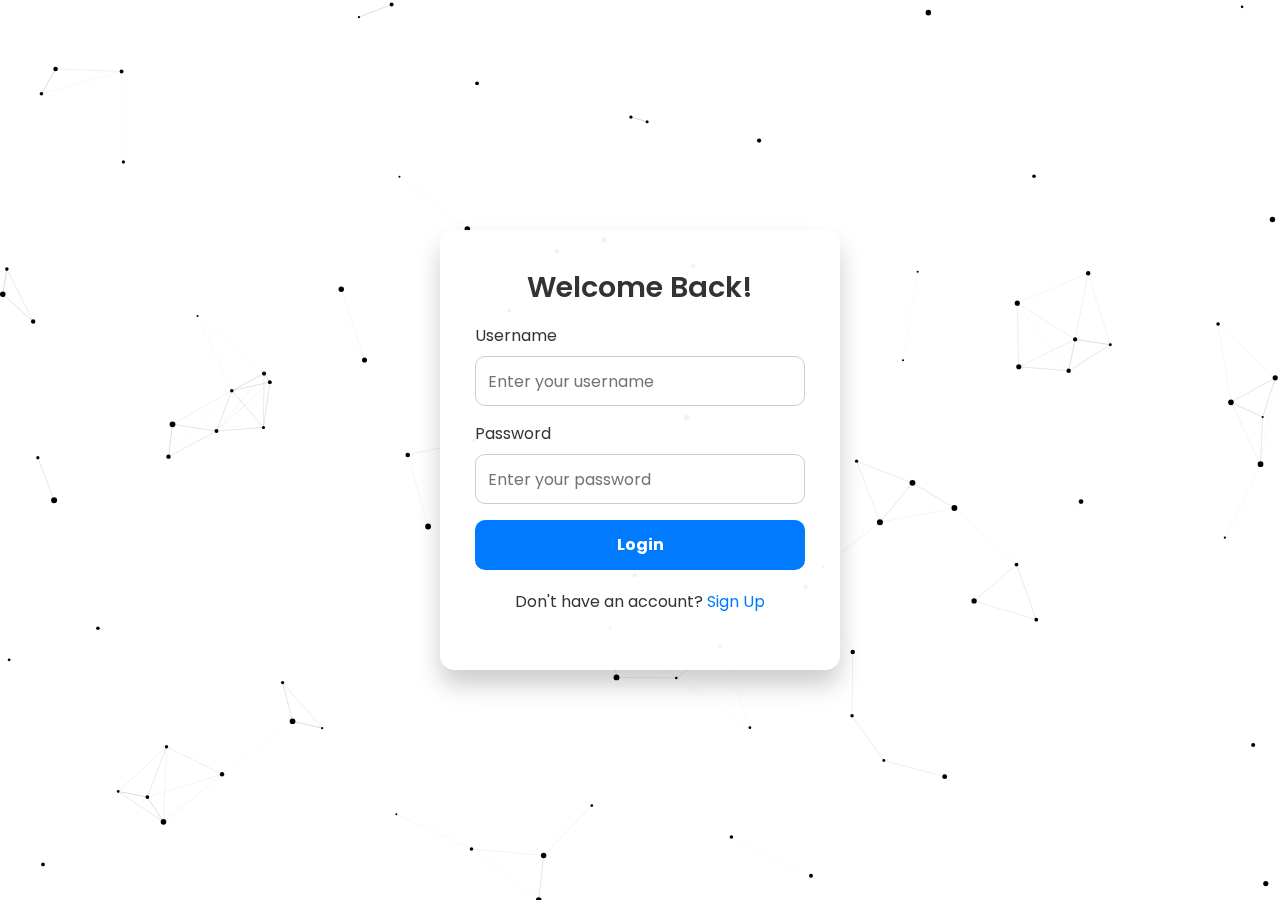
==== index.html @ 560aeba6 "First commit" ====
<!DOCTYPE html>
<html lang="en">
<head>
    <meta charset="UTF-8">
    <meta name="viewport" content="width=device-width, initial-scale=1.0">
    <link rel="stylesheet" href="css/bootstrap.min.css">
    <title>Login - School Admin App</title>
    <style>
        @import url('https://fonts.googleapis.com/css2?family=Poppins:wght@300;400;600;700&display=swap');

        /* General Styling */
        body {
            font-family: 'Poppins', sans-serif;
            margin: 0;
            height: 100vh;
            display: flex;
            justify-content: center;
            align-items: center;
            overflow: hidden;
            background: #ffffff;
            color: #333;
        }

        /* Background Animation */
        canvas {
            position: absolute;
            top: 0;
            left: 0;
            width: 100%;
            height: 100%;
            z-index: 1;
        }

        .login-container {
            background: rgba(255, 255, 255, 0.95);
            border-radius: 15px;
            box-shadow: 0px 15px 25px rgba(0, 0, 0, 0.2);
            padding: 40px 35px;
            max-width: 400px;
            width: 100%;
            z-index: 2;
            position: relative;
        }

        .login-container h3 {
            text-align: center;
            font-size: 1.8rem;
            font-weight: 600;
            margin-bottom: 20px;
        }

        .form-control {
            height: 50px;
            font-size: 1rem;
            border-radius: 10px;
            border: 1px solid #ccc;
        }

        .form-control:focus {
            border-color: #007bff;
            box-shadow: 0 0 5px rgba(0, 123, 255, 0.5);
            outline: none;
        }

        .btn-primary {
            background: #007bff;
            border: none;
            height: 50px;
            font-weight: bold;
            border-radius: 10px;
            font-size: 1rem;
            transition: all 0.3s ease;
        }

        .btn-primary:hover {
            background: #0056b3;
        }

        .footer {
            text-align: center;
            margin-top: 20px;
        }

        .footer a {
            color: #007bff;
            text-decoration: none;
        }

        .footer a:hover {
            text-decoration: underline;
        }

        /* Responsive Styling */
        @media (max-width: 576px) {
            .login-container {
                padding: 30px;
            }
        }
    </style>
</head>
<body>
    <canvas id="background"></canvas>
    <div class="login-container">
        <h3>Welcome Back!</h3>
        <form id="loginForm" method="POST" onsubmit="event.preventDefault(); location.href='homepage.html';">
            <div class="mb-3">
                <label for="username" class="form-label">Username</label>
                <input type="text" class="form-control" id="username" name="username" placeholder="Enter your username" required>
            </div>
            <div class="mb-3">
                <label for="password" class="form-label">Password</label>
                <input type="password" class="form-control" id="password" name="password" placeholder="Enter your password" required>
            </div>
            <button type="submit" class="btn btn-primary w-100">Login</button>
        </form>
        <div class="footer">
            <p>Don't have an account? <a href="#">Sign Up</a></p>
        </div>
    </div>

    <script>
        const canvas = document.getElementById('background');
        const ctx = canvas.getContext('2d');
        let width, height, particles;

        function resizeCanvas() {
            width = canvas.width = window.innerWidth;
            height = canvas.height = window.innerHeight;
        }

        function createParticles() {
            particles = Array(100).fill().map(() => ({
                x: Math.random() * width,
                y: Math.random() * height,
                vx: (Math.random() - 0.5) * 1.5,
                vy: (Math.random() - 0.5) * 1.5,
                radius: Math.random() * 2 + 1
            }));
        }

        function draw() {
            ctx.clearRect(0, 0, width, height);
            ctx.fillStyle = '#000';
            ctx.lineWidth = 0.2;

            particles.forEach((p, i) => {
                ctx.beginPath();
                ctx.arc(p.x, p.y, p.radius, 0, Math.PI * 2);
                ctx.fill();

                for (let j = i + 1; j < particles.length; j++) {
                    const p2 = particles[j];
                    const dist = Math.hypot(p.x - p2.x, p.y - p2.y);
                    if (dist < 100) {
                        ctx.beginPath();
                        ctx.moveTo(p.x, p.y);
                        ctx.lineTo(p2.x, p2.y);
                        ctx.strokeStyle = `rgba(0, 0, 0, ${1 - dist / 100})`;
                        ctx.stroke();
                    }
                }

                p.x += p.vx;
                p.y += p.vy;

                if (p.x < 0 || p.x > width) p.vx *= -1;
                if (p.y < 0 || p.y > height) p.vy *= -1;
            });

            requestAnimationFrame(draw);
        }

        window.addEventListener('resize', () => {
            resizeCanvas();
            createParticles();
        });

        resizeCanvas();
        createParticles();
        draw();
    </script>
</body>
</html>
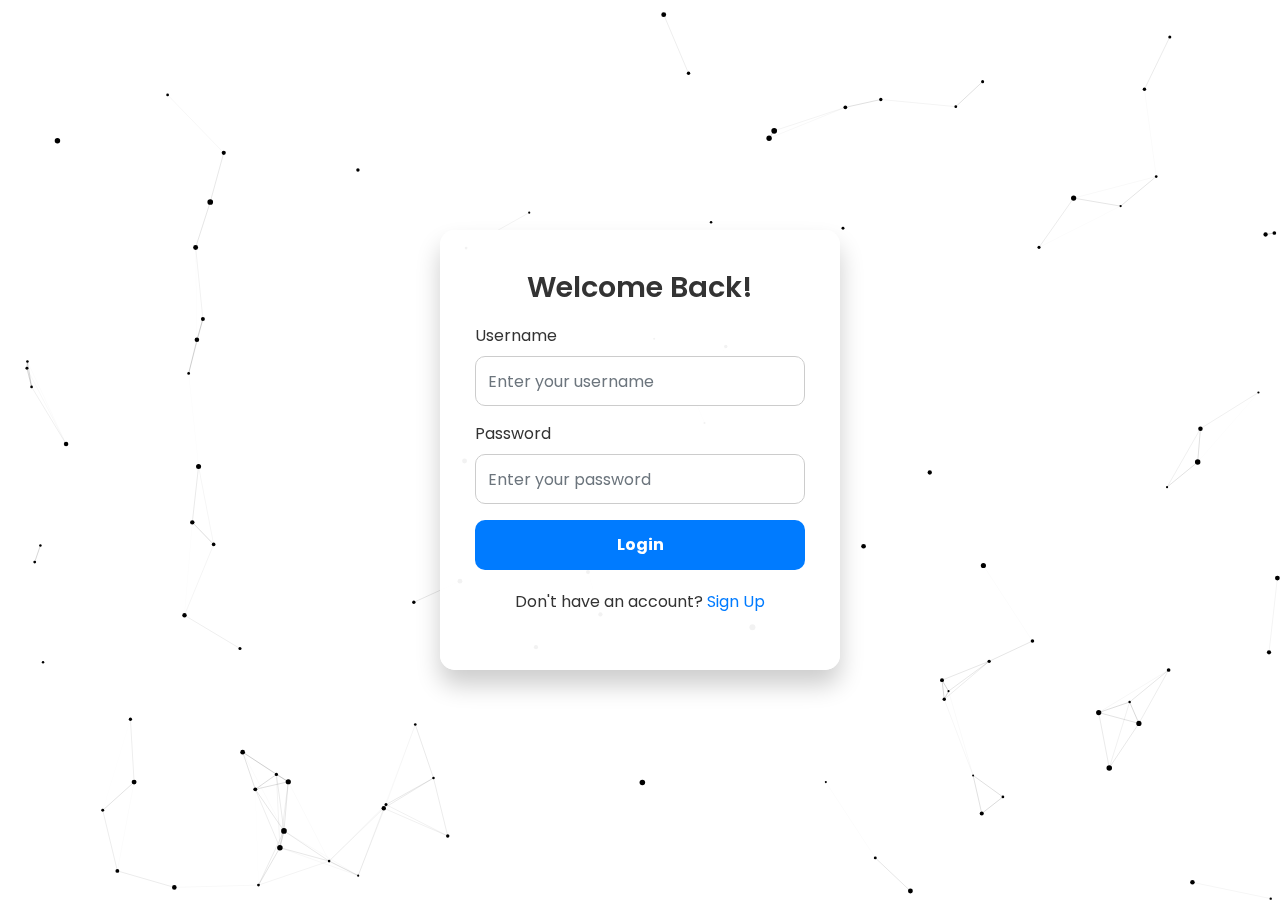
==== commit 395aa2d8: "Update index.html" ====
--- a/index.html
+++ b/index.html
@@ -102,7 +102,7 @@
     <canvas id="background"></canvas>
     <div class="login-container">
         <h3>Welcome Back!</h3>
-        <form id="loginForm" method="POST" onsubmit="event.preventDefault(); location.href='homepage.html';">
+        <form id="loginForm" method="POST" onsubmit="event.preventDefault(); location.href='dashboard.html';">
             <div class="mb-3">
                 <label for="username" class="form-label">Username</label>
                 <input type="text" class="form-control" id="username" name="username" placeholder="Enter your username" required>
